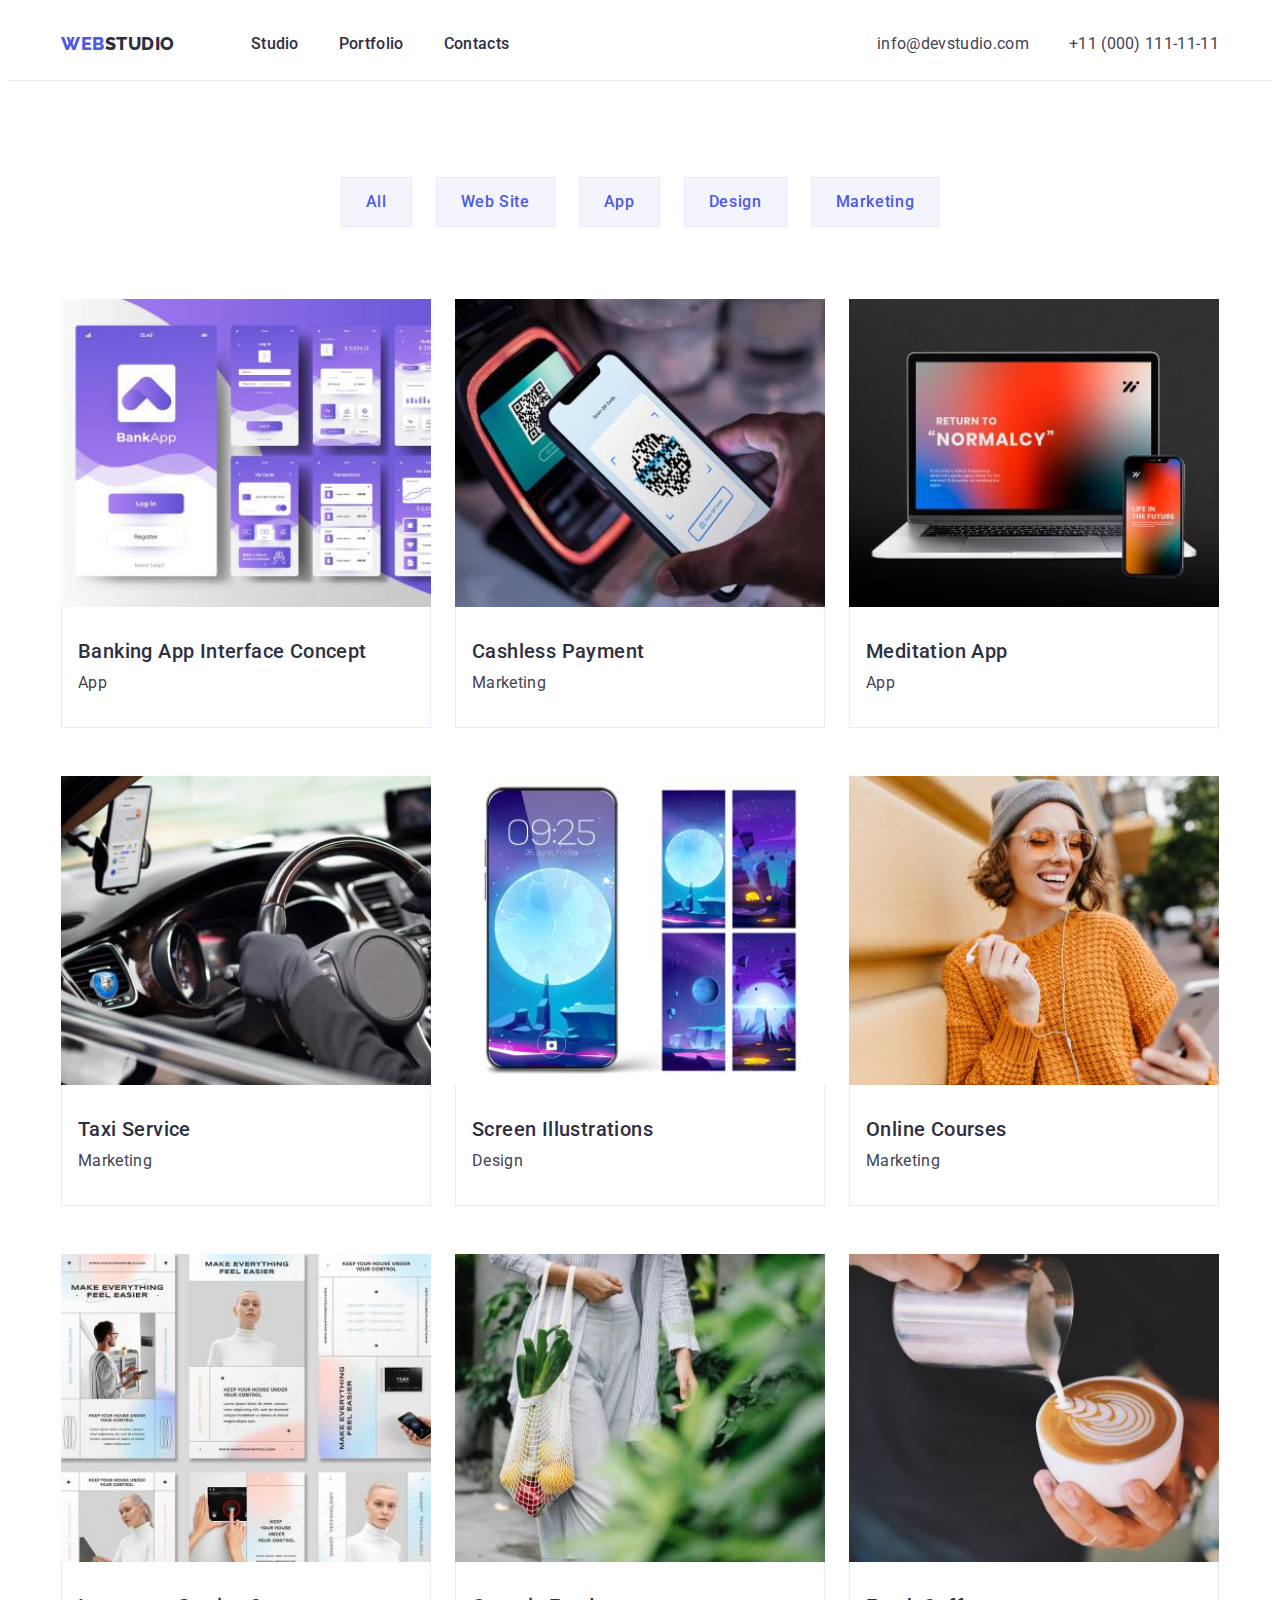
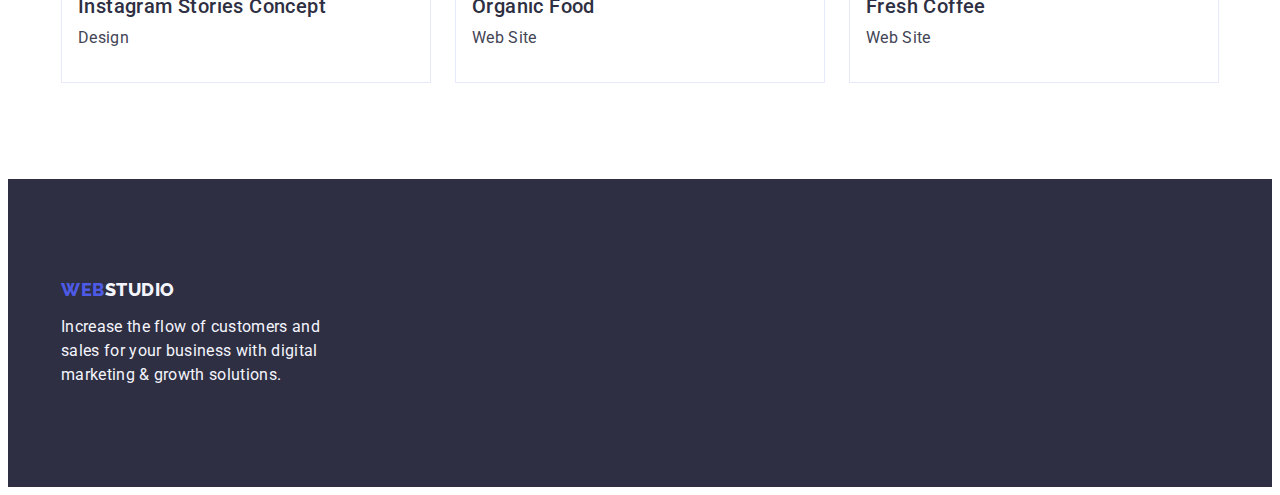
==== portfolio.html @ 01ac32dd "new-files" ====
<!DOCTYPE html>
<html lang="en">
  <head>
    <meta charset="UTF-8" />
    <meta http-equiv="X-UA-Compatible" content="IE=edge" />
    <meta name="viewport" content="width=device-width, initial-scale=1.0" />
    <title>Portfolio</title>
    <link rel="preconnect" href="https://fonts.googleapis.com" />
    <link rel="preconnect" href="https://fonts.gstatic.com" crossorigin />
    <link
      href="https://fonts.googleapis.com/css2?family=Raleway:wght@800&family=Roboto:wght@400;500;700&display=swap"
      rel="stylesheet"/>
      <link rel="stylesheet" href="https://cdnjs.cloudflare.com/ajax/libs/modern-normalize/1.1.0/modern-normalize.min.css" integrity="sha512-wpPYUAdjBVSE4KJnH1VR1HeZfpl1ub8YT/NKx4PuQ5NmX2tKuGu6U/JRp5y+Y8XG2tV+wKQpNHVUX03MfMFn9Q==" crossorigin="anonymous" referrerpolicy="no-referrer">
    <link rel="stylesheet" href="./css/styles.css" />
  </head>
  <body>
    <header class="header">
      <div class="container header-container">
        <nav class="header-nav">
         <a href="./index.html" class="logo link"> Web<span class="header-logo-item">Studio</span></a>
   
         <ul class="nav-list list">
           <li class="nav-list-item"><a class="link nav-item" href="./index.html">Studio</a></li>
           <li class="nav-list-item"><a class="link nav-item" href="./portfolio.html">Portfolio</a></li>
           <li class="nav-list-item"><a class="link nav-item" href="">Contacts</a></li>
   
         </ul>
       </nav>
       <address class="header-address">
         <ul class="address-list list">
           <li><a class="address-list-item  link" href="mailto:info@devstudio.com">info@devstudio.com</a>
           </li>
           <li ><a class="address-list-item link" href="tel:+110001111111">+11 (000) 111-11-11</a></li>
         </ul>
       </address>
    
     </div>
     </header>
    <main>

     <section class="filter">
      <div class="container">
      <h1 class="visually-hidden"> Our Portfolio</h1> 
        <ul class="filter-list list">
          <li class="main-list-item "><button type="button" class="list-button">All</button></li>
          <li class="main-list-item "><button type="button" class="list-button">Web Site</button></li>
          <li class="main-list-item "><button type="button" class="list-button">App</button></li>
          <li class="main-list-item "><button type="button" class="list-button">Design</button></li>
          <li class="main-list-item "><button type="button" class="list-button">Marketing</button></li>
        </ul>
    
        <ul class="result-list list">
          <li class="result-list-item">
            <a href="" class="relust-link link">
            <img
              src="./images/img1.jpg"
              alt="Banking App Interface Concept"
              width="360" height="300"/>
              <div class="portfolio-card">
            <h2 class="result-item-head">Banking App Interface Concept</h2>
            <p class="result-list-object">App</p></div>
          </a>
          </li>
          <li class="result-list-item">
            <a href="./index.html" class="relust-link link">
              <img src="./images/img2.jpg" alt="Cashless Payment" width="360" />
              <div class="portfolio-card">
            <h2 class="result-item-head">Cashless Payment</h2>
            <p class="result-list-object">Marketing</p>
            </div>
          </a>
          </li>
          <li class="result-list-item">
           <a href="" class="relust-link link"><img src="./images/img3.jpg" alt="Meditation App" width="360" />
            <div class="portfolio-card">
            <h2 class="result-item-head">Meditation App</h2>
            <p class="result-list-object">App</p></a> 
            </div>
          </li>
          <li class="result-list-item">
           <a href="" class="relust-link link"><img src="./images/img4.jpg" alt="Taxi Service" width="360" />
           
           <div class="portfolio-card"> <h2 class="result-item-head">Taxi Service</h2>
            <p class="result-list-object">Marketing</p></div>
          </a> 
          </li>
          <li class="result-list-item">
           <a href="" class="relust-link link"> <img
              src="./images/img5.jpg"
              alt="Screen Illustrations"
              width="360"
            /> <div class="portfolio-card">
            <h2 class="result-item-head">Screen Illustrations</h2>
            <p class="result-list-object">Design</p></a></div>
          </li>
          <li class="result-list-item">
            <a href="" class="relust-link link">
              <img src="./images/img6.jpg" alt="Online Courses" width="360" />
              <div class="portfolio-card">
              <h2 class="result-item-head">Online Courses</h2>
              <p class="result-list-object">Marketing</p></div>
            </a>
          </li>
          <li class="result-list-item">
           <a href="" class="relust-link link"><img
              src="./images/img7.jpg"
              alt="Instagram Stories Concept"
              width="360"
            /> <div class="portfolio-card">
            <h2 class="result-item-head">Instagram Stories Concept</h2>
            <p class="result-list-object">Design</p>
          </a> 
          </li>
          <li class="result-list-item">
           <a href="" class="relust-link link"><img src="./images/img8.jpg" alt="Organic Food" width="360" /> <div class="portfolio-card">
            <h2 class="result-item-head">Organic Food</h2>
            <p class="result-list-object">Web Site</p>
          </a> 
          </li>
          <li class="result-list-item">
           <a href="" class="relust-link link">
            <img src="./images/img9.jpg" alt="Fresh Coffee" width="360" /> <div class="portfolio-card">
           <h2 class="result-item-head">Fresh Coffee</h2>
            <p class="result-list-object">Web Site</p>
          </a> 
          </li>
        </ul>
      </div>
      </section>
    </main>
    <footer class="footer">
      <div class="container footer-container">
      <a class="logo link" href="./index.html">Web<span class="footer-logo-item">Studio</span> </a>
      <p class="footer-list-object">
        Increase the flow of customers and sales for your business with digital
        marketing & growth solutions.
      </p>
      </div>
    </footer>
  </body>
</html>
---- css/styles.css ----
:root {
  --header-background-color: rgb(255, 255, 255);
  --logo-color: #4D5AE5;
  --background-btn-color:#F4F4FD;
  --nav-color:#2e2f42; 
  --link-color: #434455;
}
body {
  font-family: 'Roboto', sans-serif;
  color: #434455;
  background-color: #FFFFFF;
  
}
h1,h2,h3,h4,h5,h6,p
{
  margin: 0;
  padding: 0;
}
img{
  display: block;
  width: 100%;
  height: auto;
}
h1,h2,h3,h4,h5,h6,p
{
margin: 0;
}
ul{
  margin: 0;
  padding: 0;
}

/* -------------------------------------HEADER---------------------------------------- */
.header {

  padding: 24px 0;
  background-color: var(--header-background-color);
  border-bottom: 1px solid #E7E9FC;
}
.header-container
{
  display:flex;
  align-items: center;
  justify-content: space-between;
}
.header-nav
{ 
  align-items: center;
  display:flex;
  margin-right: auto;
}
.nav-list
{
  margin-left: 76px;
  margin-right: auto;
  gap: 40px;
  display:flex;

}
.address-list
{
  display:flex;
  gap:40px;
 
}

.container 
{
  margin: 0 auto;
  width: 1158px;
  padding-left: 15px;
  padding-right: 15px;
  /* outline: 2px solid tomato; */
}
.top-btn
{
  
  display: flex;
}

.address-list-item {
  padding: 24px 0;
  font-weight: 400;
  font-size: 16px;
  line-height: 1.5;
  letter-spacing: 0.02em;
  color: #434455;
}
.address-list-item:is(:hover, :focus)
{
  color:#404BBF
}
.link {
  text-decoration: none;
}

.list {
  list-style: none;
}
.team
{
  background-color: var(--background-btn-color);
}

.header-address
{ 
  
  font-style:normal;
}

/* ----------------------------------------MAIN--------------------------------------------- */

.filter
{
  padding: 96px 0;
  justify-content: center;
}
.visually-hidden
{
  position: absolute;
  width: 1px;
  height: 1px;
  margin: -1px;
  border: 0;
  padding: 0;
  
  white-space: nowrap;
  clip-path: inset(100%);
  clip: rect(0 0 0 0);
  overflow: hidden;
}
.filter-list
{
  display: flex;
    justify-content: center;
    margin-bottom: 72px;
    gap: 24px;

}
.main-mid-section
{
  padding: 120px 0 0;
}

.hero-list
{
  display: flex;
  gap: 24px;
  
  font-family: 'Roboto';
  font-style: normal;
  
}
.result-list
{
  display: flex;
  flex-wrap: wrap;
  gap:48px 24px;
  
}
.result-list-item
{
  width: calc((100% - 48px) / 3);
}
.portfolio-card
{
  padding-top: 32px;
    padding-bottom: 32px;
    padding-left: 16px;
    border: 1px solid #E7E9FC;
    border-top: none;
}









.list-button {
  font-family: 'Roboto', sans-serif;
  font-weight: 500;
  font-size: 16px;
  line-height: 1.5;
  letter-spacing: 0.04em;
  cursor: pointer;
  color: var(--logo-color);
  background-color: var(--background-btn-color);
  border: 1px solid #E7E9FC;
  border-radius: 4;
  padding: 12px 24px;
  
}

.list-button:is(:hover, :focus)
{
  color: #FFFFFF;
  background-color:  #404BBF;
  box-shadow: 0px 4px 4px rgba(0, 0, 0, 0.15);
  border-radius: 4px;
}

.nav-item {
  padding: 25px 0;
  font-weight: 500;
  font-size: 16px;
  line-height: 1.5;
  letter-spacing: 0.02em;
  color: var(--nav-color);
}
.nav-item:is(:hover, :focus)
{
  color:#404BBF;
}
.result-list-object
{
font-size: 16px;
line-height: 1.5;
letter-spacing: 0.02em;
color: #434455;
}
.result-item-head
{
  font-family: 'Roboto';
  font-style: normal;
  font-weight: 500;
  font-size: 20px;
  line-height: 1.2;
  margin-bottom: 8px;
  letter-spacing: 0.02em;
  color: #2E2F42;
}

.main-list-item {
  font-family: 'Roboto';
font-style: normal;
font-weight: 400;
font-size: 16px;
line-height: 1.5;
letter-spacing: 0.02em;
  color:var(--nav-color);
   
}


.list-object {  

  font-size: 16px;
  line-height: 1.5;
  letter-spacing: 0.02em;
  color: var(--link-color);
 

}

.main-first-section {
  margin: 0 auto;
  padding:  188px 0;
  background-color: #2e2f42;
  }
.team
{
  padding: 120px 0;
}


.top-section-head {
  margin: 0 auto;
  margin-bottom: 48px;
  text-align: center;
  width: 500px;
  height: 120px;
  font-weight: 700;
  font-size: 56px;
  line-height: 1.07;
  letter-spacing: 0.02em;
  color: #FFFFFF;
}
.list-hero
{   
  margin-top: 32px;
  margin-bottom: 8px;
  font-weight: 500;
font-size: 20px;
line-height: 1.2;
letter-spacing: 0.02em;
color: var(--nav-color);
}

.main-btn {
  font-style: normal;
  padding: 16px 32px;
  margin: 0 auto;
  font-family: inherit;
  background: #4D5AE5;
  border-radius: 4px;
  font-weight: 500;
  font-size: 16px;
  min-width: 169px;
  line-height: 1.5;
  letter-spacing: 0.04em;
  color: #FFFFFF;
  cursor: pointer;
  align-items: center;
  min-width: 150px ;
  border: none;
  justify-content: center;
  display: flex;
}
.main-btn:is(:hover, :focus)
{
  background-color: #404BBF;

}

.section-head 
{
 font-weight: 700;
font-size: 36px;
line-height: 1.11;
text-align: center;
letter-spacing:0.02em;
text-transform: capitalize;
color: #2E2F42;
}

.team-list-hero
{
  font-family: 'Roboto';
  font-style: normal;
  font-weight: 500;
  font-size: 20px;
  line-height:1.2;
  text-align: center;
  letter-spacing: 0.02em;
  margin-bottom: 8px;
  margin-top: 32px ;
}
.team-list-object
{
font-size: 16px;
line-height:1.5;
text-align: center;
letter-spacing: 0.02em;
color: #434455;
}




/* --------------------------------------------------------BOTTOM------------------------------------------------------- */


.bottom-section
{
padding:120px 0;
}
.bot-section-head
{
  margin-bottom: 72px;
}
.main-bot-section
{
  display: flex;
  gap: 24px;
margin: 0 auto;
justify-content: space-evenly


}

.about-section
{
  padding: 120px 0;
}
.about-head
{margin-bottom: 72px ;
}
.section-bot-list
{
  display: flex;
  gap: 24px;
 margin: 0 auto;
}
.section-list-item
{
  padding-bottom: 40px;
  background: #FFFFFF;
}

.header-logo-item
{
color:var(--nav-color);
}
.logo
{
  color:var(--logo-color);
  font-family: 'Raleway',sans-serif;
font-style: normal;
font-weight: 800;
font-size: 18px;
line-height: 1.17;
letter-spacing: 0.03em;
text-transform: uppercase;
}
/* -------------------------------------------FOOTER------------------------------------- */
.footer-logo-item
{
  COLOR: #f4f4fd
}

.footer
{
  padding-top: 100px ;
  padding-bottom: 100px;
  background-color: var(--nav-color);
}

.footer-list-object
{     
  margin-top: 15px;
  max-width: 264px;
  font-weight: 400;
  font-size: 16px;
  line-height: 1.5;
  letter-spacing: 0.02em;
  color: #F4F4FD;
  
}
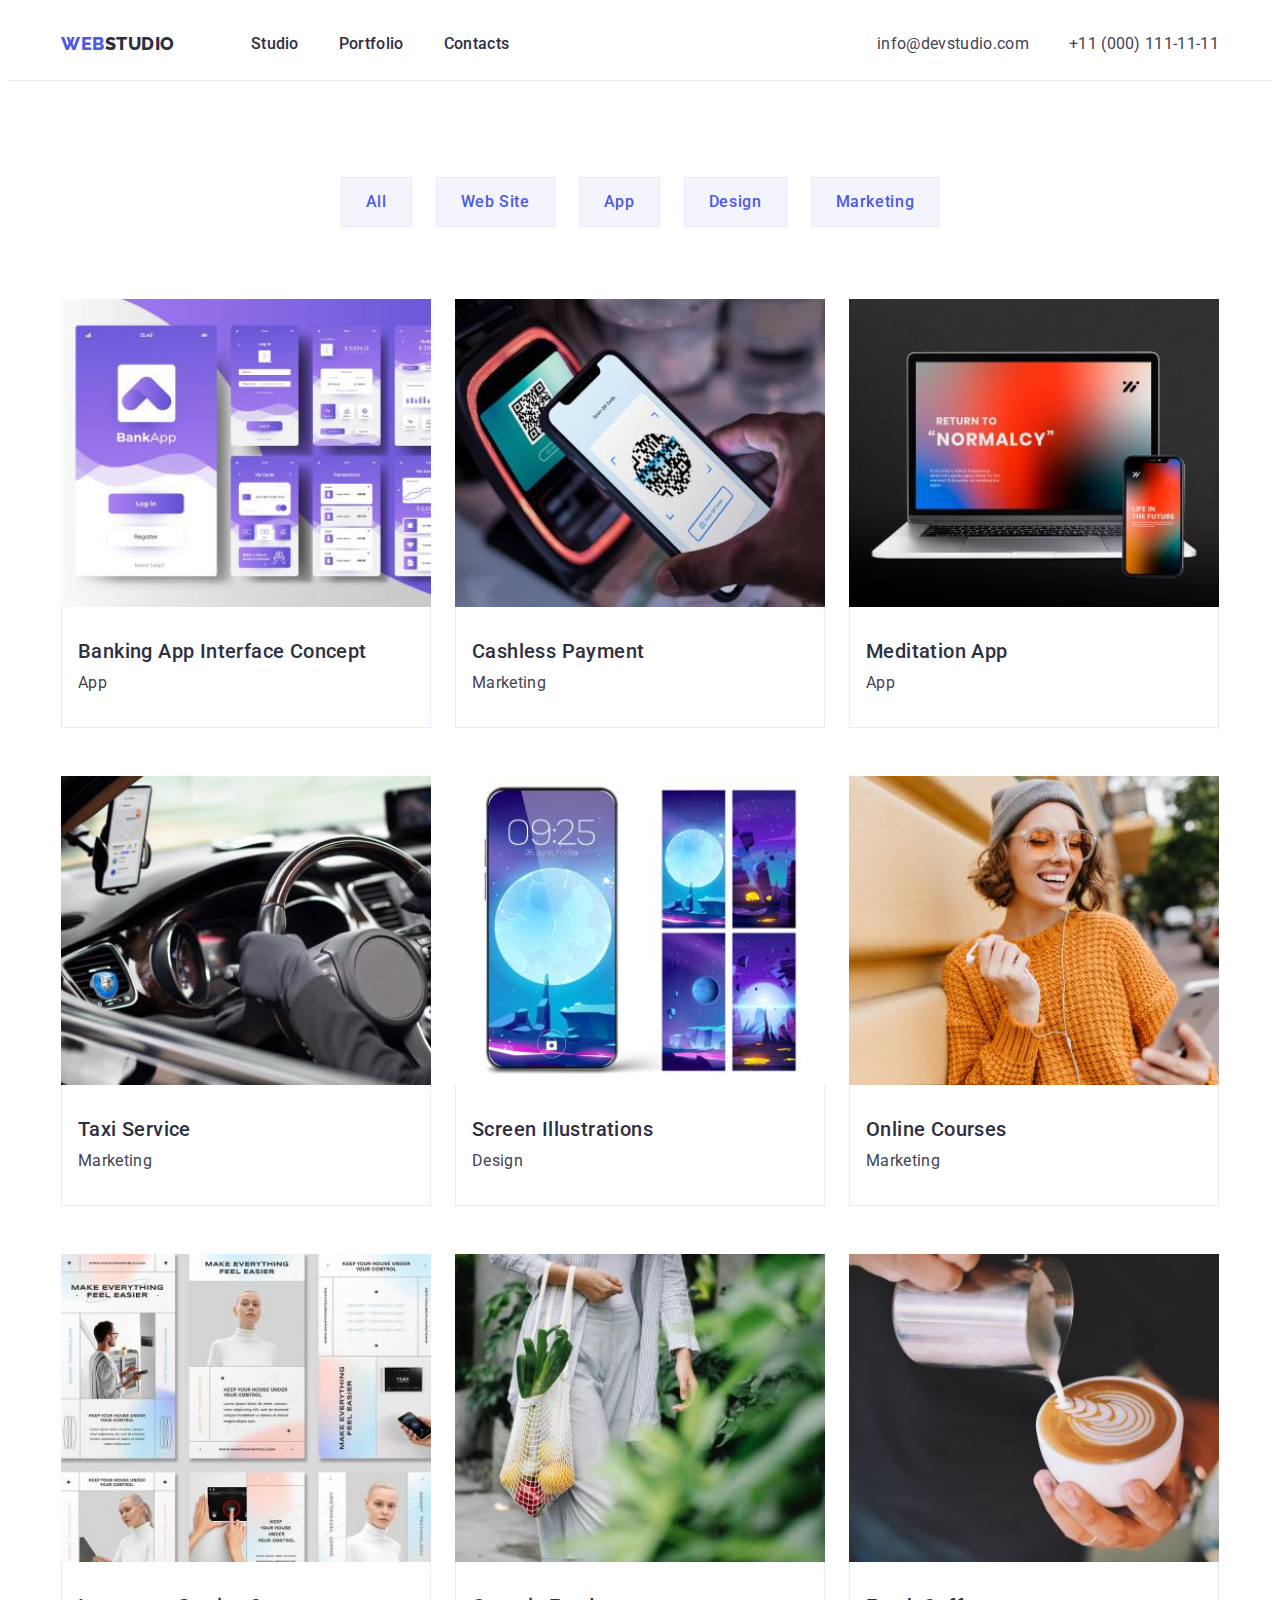
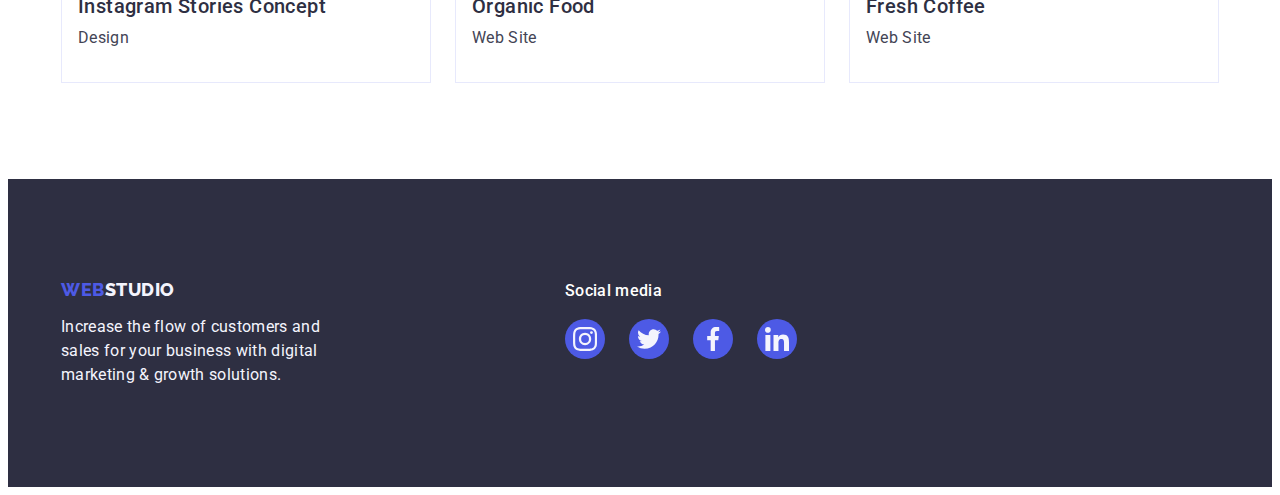
==== commit ac01b3ba: "fix-4" ====
--- a/portfolio.html
+++ b/portfolio.html
@@ -129,12 +129,41 @@
       </section>
     </main>
     <footer class="footer">
-      <div class="container footer-container">
+      <div class="footer-container container">
+        <section class="footer-info">
       <a class="logo link" href="./index.html">Web<span class="footer-logo-item">Studio</span> </a>
       <p class="footer-list-object">
         Increase the flow of customers and sales for your business with digital
         marketing & growth solutions.
+      </section>
       </p>
+      <section class="footer-soc">
+        <h2 class="footer-head">Social media</h2>
+      <ul class="team-soc-list list">
+        <li class="footer-soc-item"> <a href="" class="team-soc-link link">
+          <svg class="footer-soc-icon" width="16"height="16">
+         <use href="./images/icons.svg#icon-instagram-2"></use>
+        </svg>
+      </a></li>
+      <li class="footer-soc-item">    <a href="" class="team-soc-link link">
+          <svg class="footer-soc-icon" width="16"height="16">
+         <use href="./images/icons.svg#icon-twitter-1"></use>
+        </svg>
+      </a></li>
+      <li class="footer-soc-item"> <a href="" class="team-soc-link link">
+          <svg class="footer-soc-icon" width="16"height="16">
+         <use href="./images/icons.svg#icon-facebook-1"></use>
+        </svg>
+      </a></li>
+        <li class="footer-soc-item">
+          <a href="" class="team-soc-link link">
+          <svg class="footer-soc-icon" width="16"height="16">
+         <use href="./images/icons.svg#icon-linkedin-1"></use>
+        </svg>
+      </a>
+         </li>
+      </ul>
+    </section>
       </div>
     </footer>
   </body>
--- a/css/styles.css
+++ b/css/styles.css
@@ -163,6 +163,10 @@
 {
   width: calc((100% - 48px) / 3);
 }
+.result-list-item:is(:hover, :focus)
+{
+  box-shadow: 0px 1px 6px rgba(46, 47, 66, 0.08), 0px 1px 1px rgba(46, 47, 66, 0.16), 0px 2px 1px rgba(46, 47, 66, 0.08);
+}
 .portfolio-card
 {
   padding-top: 32px;
@@ -172,9 +176,50 @@
     border-top: none;
 }
 
-
-
-
+.team-soc-list {
+display: flex;
+gap: 24px;
+justify-content: center;
+}
+.person-soc-item {
+  width: 44px;
+  height: 44px;
+}
+
+.icon
+{
+width: 264px;
+height: 112px;
+background: #F4F4FD;
+border: none;
+border-radius: 4px;
+}
+.strategy-icon
+{
+  
+  width: 66px;
+  height: 66px;
+}
+
+
+.team-soc-link {
+width: 100%;
+height: 100%;
+border-radius: 50%;
+background: #4D5AE5;
+display: flex;
+align-items: center;
+justify-content: center;
+}
+.person-soc-icon
+{
+fill: #FFFFFF;
+}
+
+.team-soc-link:is(:hover, :focus)
+{
+  background: #31D0AA;
+}
 
 
 
@@ -199,8 +244,9 @@
 {
   color: #FFFFFF;
   background-color:  #404BBF;
-  box-shadow: 0px 4px 4px rgba(0, 0, 0, 0.15);
+  box-shadow: 0px 3px 1px rgba(0, 0, 0, 0.1), 0px 2px 1px rgba(0, 0, 0, 0.08), 0px 2px 2px rgba(0, 0, 0, 0.12);
   border-radius: 4px;
+  
 }
 
 .nav-item {
@@ -257,9 +303,15 @@
 }
 
 .main-first-section {
+  width: 1440px;
   margin: 0 auto;
   padding:  188px 0;
-  background-color: #2e2f42;
+ background-image: linear-gradient( rgba(46, 47, 66, 0.7),  rgba(46, 47, 66, 0.7)), url(../images/hero-images.png);
+ background-repeat: no-repeat;
+ background-size: cover;
+ background-position: center;
+
+
   }
 .team
 {
@@ -346,6 +398,7 @@
 text-align: center;
 letter-spacing: 0.02em;
 color: #434455;
+margin-bottom: 8px;
 }
 
 
@@ -389,6 +442,8 @@
 {
   padding-bottom: 40px;
   background: #FFFFFF;
+  box-shadow: 0px 1px 6px rgba(46, 47, 66, 0.08), 0px 1px 1px rgba(46, 47, 66, 0.16), 0px 2px 1px rgba(46, 47, 66, 0.08);
+border-radius: 0px 0px 4px 4px;
 }
 
 .header-logo-item
@@ -406,6 +461,58 @@
 letter-spacing: 0.03em;
 text-transform: uppercase;
 }
+
+.main-customer-section
+{
+  padding: 120px 0;
+}
+.customer-head
+{
+  font-family: 'Roboto';
+  font-size: 36px;
+  line-height: 1.11;
+  text-align: center;
+  letter-spacing: 0.02em;
+  text-transform: capitalize;
+  color: #2E2F42;
+  margin-bottom: 72px;
+}
+.customers-list {
+  display: flex;
+  justify-content: center;
+  gap: 24px;
+}
+
+.customers-list-item {
+  width: 168px;
+  height: 88px;
+  
+}
+
+.customers-btn {
+  width: 168px;
+  height: 88px;
+  border: 1px solid #8E8F99;
+  border-radius: 4px;
+  cursor: pointer;
+  background-color: transparent;
+}
+.customers-btn:is(:hover,:focus)
+{
+  border: 1px solid #404BBF;
+  border-radius: 4px;
+}
+.customers-btn:is(:hover,:focus) > .customers-icon
+{
+fill: #404BBF
+}
+.customers-icon {
+  width: 104px;
+  height: 56px;
+  fill: #8E8F99;
+}
+
+
 /* -------------------------------------------FOOTER------------------------------------- */
 .footer-logo-item
 {
@@ -429,4 +536,30 @@
   letter-spacing: 0.02em;
   color: #F4F4FD;
   
-}+}
+.footer-head
+{ 
+font-style: normal;
+font-weight: 500;
+font-size: 16px;
+line-height: 1.5;
+letter-spacing: 0.02em;
+color: #FFFFFF;
+margin-bottom: 16px;
+}
+.footer-container
+{
+display: flex;
+gap: 120px;
+}
+.footer-soc-item
+{
+  width: 40px;
+  height: 40px;
+}
+.footer-soc-icon
+{
+  width: 24px;
+  height:24px;
+ fill:  #F4F4FD;
+}
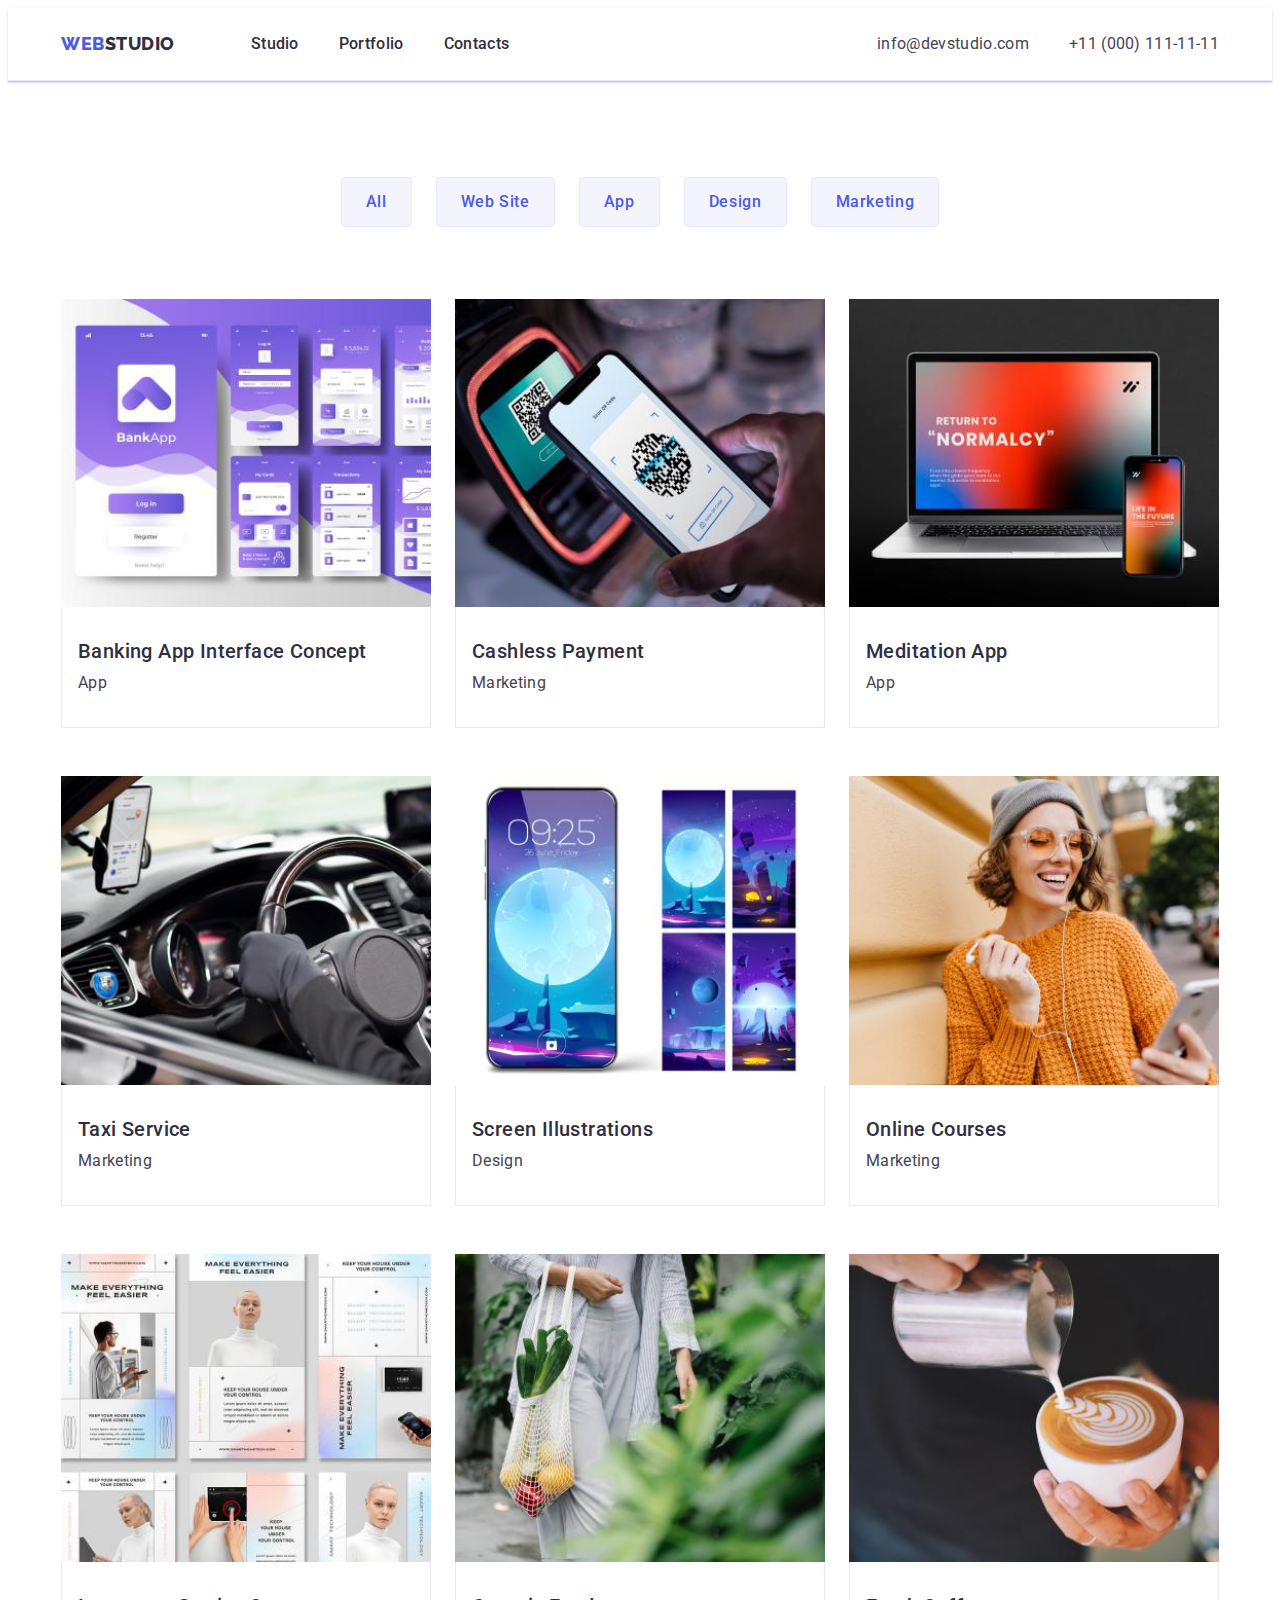
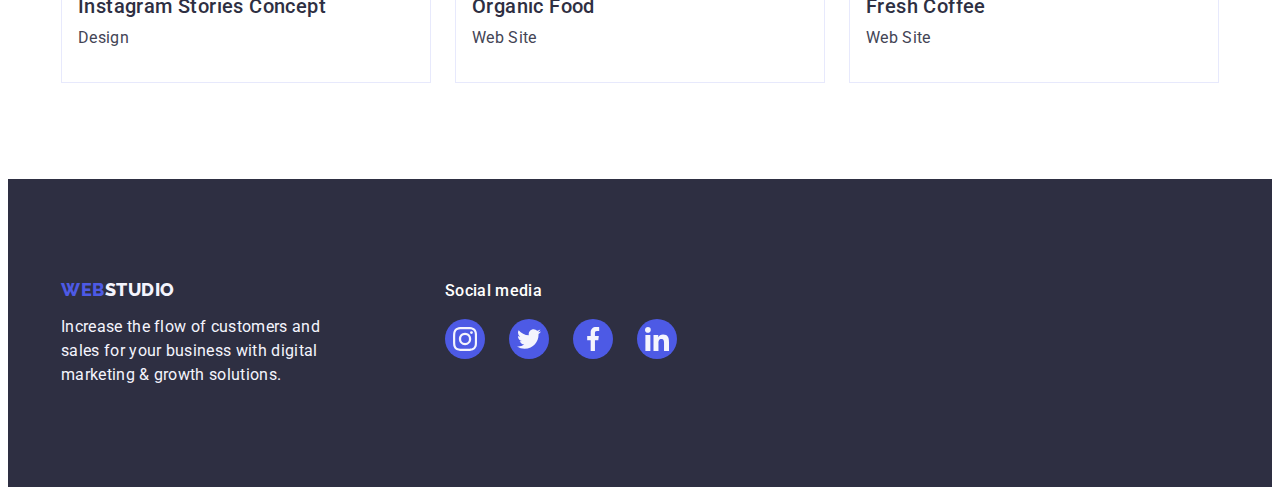
==== commit b37ad1ab: "fix" ====
--- a/portfolio.html
+++ b/portfolio.html
@@ -51,7 +51,7 @@
     
         <ul class="result-list list">
           <li class="result-list-item">
-            <a href="" class="relust-link link">
+            <a href="#" class="result-link link">
             <img
               src="./images/img1.jpg"
               alt="Banking App Interface Concept"
@@ -62,7 +62,7 @@
           </a>
           </li>
           <li class="result-list-item">
-            <a href="./index.html" class="relust-link link">
+            <a href="./index.html" class="result-link link">
               <img src="./images/img2.jpg" alt="Cashless Payment" width="360" />
               <div class="portfolio-card">
             <h2 class="result-item-head">Cashless Payment</h2>
@@ -71,30 +71,30 @@
           </a>
           </li>
           <li class="result-list-item">
-           <a href="" class="relust-link link"><img src="./images/img3.jpg" alt="Meditation App" width="360" />
+           <a href="" class="result-link link"><img src="./images/img3.jpg" alt="Meditation App" width="360" />
             <div class="portfolio-card">
             <h2 class="result-item-head">Meditation App</h2>
-            <p class="result-list-object">App</p></a> 
-            </div>
+            <p class="result-list-object">App</p>
+            </div></a> 
           </li>
           <li class="result-list-item">
-           <a href="" class="relust-link link"><img src="./images/img4.jpg" alt="Taxi Service" width="360" />
+           <a href="" class="result-link link"><img src="./images/img4.jpg" alt="Taxi Service" width="360" />
            
            <div class="portfolio-card"> <h2 class="result-item-head">Taxi Service</h2>
             <p class="result-list-object">Marketing</p></div>
           </a> 
           </li>
           <li class="result-list-item">
-           <a href="" class="relust-link link"> <img
+           <a href=""class="result-link link"> <img
               src="./images/img5.jpg"
               alt="Screen Illustrations"
               width="360"
             /> <div class="portfolio-card">
             <h2 class="result-item-head">Screen Illustrations</h2>
-            <p class="result-list-object">Design</p></a></div>
+            <p class="result-list-object">Design</p></div></a>
           </li>
           <li class="result-list-item">
-            <a href="" class="relust-link link">
+            <a href="" class="result-link link">
               <img src="./images/img6.jpg" alt="Online Courses" width="360" />
               <div class="portfolio-card">
               <h2 class="result-item-head">Online Courses</h2>
@@ -102,26 +102,29 @@
             </a>
           </li>
           <li class="result-list-item">
-           <a href="" class="relust-link link"><img
+           <a href="" class="result-link link"><img
               src="./images/img7.jpg"
               alt="Instagram Stories Concept"
               width="360"
             /> <div class="portfolio-card">
             <h2 class="result-item-head">Instagram Stories Concept</h2>
             <p class="result-list-object">Design</p>
+            </div>
           </a> 
           </li>
           <li class="result-list-item">
-           <a href="" class="relust-link link"><img src="./images/img8.jpg" alt="Organic Food" width="360" /> <div class="portfolio-card">
+           <a href="" class="result-link link"><img src="./images/img8.jpg" alt="Organic Food" width="360" /> <div class="portfolio-card">
             <h2 class="result-item-head">Organic Food</h2>
             <p class="result-list-object">Web Site</p>
+            </div>
           </a> 
           </li>
           <li class="result-list-item">
-           <a href="" class="relust-link link">
+           <a href="" class="result-link link">
             <img src="./images/img9.jpg" alt="Fresh Coffee" width="360" /> <div class="portfolio-card">
            <h2 class="result-item-head">Fresh Coffee</h2>
             <p class="result-list-object">Web Site</p>
+            </div>
           </a> 
           </li>
         </ul>
@@ -130,40 +133,41 @@
     </main>
     <footer class="footer">
       <div class="footer-container container">
-        <section class="footer-info">
+        <div class="footer-info">
       <a class="logo link" href="./index.html">Web<span class="footer-logo-item">Studio</span> </a>
       <p class="footer-list-object">
         Increase the flow of customers and sales for your business with digital
-        marketing & growth solutions.
-      </section>
-      </p>
-      <section class="footer-soc">
-        <h2 class="footer-head">Social media</h2>
+        marketing & growth solutions.</p>
+  
+      </div>
+      
+      <div class="footer-soc">
+        <p class="footer-head">Social media</p>
       <ul class="team-soc-list list">
-        <li class="footer-soc-item"> <a href="" class="team-soc-link link">
+        <li class="footer-soc-item"> <a href="" class="footer-soc-link link">
           <svg class="footer-soc-icon" width="16"height="16">
-         <use href="./images/icons.svg#icon-instagram-2"></use>
+         <use href="./images/icons.svg#icon-instagram-1"></use>
         </svg>
       </a></li>
-      <li class="footer-soc-item">    <a href="" class="team-soc-link link">
+      <li class="footer-soc-item">    <a href="" class="footer-soc-link link">
           <svg class="footer-soc-icon" width="16"height="16">
          <use href="./images/icons.svg#icon-twitter-1"></use>
         </svg>
       </a></li>
-      <li class="footer-soc-item"> <a href="" class="team-soc-link link">
+      <li class="footer-soc-item"> <a href="" class="footer-soc-link link">
           <svg class="footer-soc-icon" width="16"height="16">
          <use href="./images/icons.svg#icon-facebook-1"></use>
         </svg>
       </a></li>
         <li class="footer-soc-item">
-          <a href="" class="team-soc-link link">
+          <a href="" class="footer-soc-link link">
           <svg class="footer-soc-icon" width="16"height="16">
          <use href="./images/icons.svg#icon-linkedin-1"></use>
         </svg>
       </a>
          </li>
       </ul>
-    </section>
+    </div>
       </div>
     </footer>
   </body>
--- a/css/styles.css
+++ b/css/styles.css
@@ -37,6 +37,8 @@
   padding: 24px 0;
   background-color: var(--header-background-color);
   border-bottom: 1px solid #E7E9FC;
+  box-shadow: 0px 2px 1px rgba(46, 47, 66, 0.08), 0px 1px 1px rgba(46, 47, 66, 0.16), 
+  0px 1px 6px rgba(46, 47, 66, 0.08);
 }
 .header-container
 {
@@ -163,11 +165,17 @@
 {
   width: calc((100% - 48px) / 3);
 }
-.result-list-item:is(:hover, :focus)
-{
+
+.result-link :is(:hover, :focus )  
+{
+  background: #FFFFFF;
   box-shadow: 0px 1px 6px rgba(46, 47, 66, 0.08), 0px 1px 1px rgba(46, 47, 66, 0.16), 0px 2px 1px rgba(46, 47, 66, 0.08);
-}
-.portfolio-card
+  border-radius: 0px 0px 4px 4px;
+  
+}
+
+
+.portfolio-card     
 {
   padding-top: 32px;
     padding-bottom: 32px;
@@ -181,6 +189,7 @@
 gap: 24px;
 justify-content: center;
 }
+
 .person-soc-item {
   width: 44px;
   height: 44px;
@@ -191,8 +200,11 @@
 width: 264px;
 height: 112px;
 background: #F4F4FD;
-border: none;
+border: transparent;
 border-radius: 4px;
+display: flex;
+justify-content: center;
+align-items: center;
 }
 .strategy-icon
 {
@@ -218,7 +230,7 @@
 
 .team-soc-link:is(:hover, :focus)
 {
-  background: #31D0AA;
+  background: #404BBF;
 }
 
 
@@ -235,8 +247,8 @@
   color: var(--logo-color);
   background-color: var(--background-btn-color);
   border: 1px solid #E7E9FC;
-  border-radius: 4;
   padding: 12px 24px;
+  border-radius: 4px;
   
 }
 
@@ -245,7 +257,7 @@
   color: #FFFFFF;
   background-color:  #404BBF;
   box-shadow: 0px 3px 1px rgba(0, 0, 0, 0.1), 0px 2px 1px rgba(0, 0, 0, 0.08), 0px 2px 2px rgba(0, 0, 0, 0.12);
-  border-radius: 4px;
+  border-color: transparent;
   
 }
 
@@ -303,7 +315,7 @@
 }
 
 .main-first-section {
-  width: 1440px;
+  max-width: 1440px;
   margin: 0 auto;
   padding:  188px 0;
  background-image: linear-gradient( rgba(46, 47, 66, 0.7),  rgba(46, 47, 66, 0.7)), url(../images/hero-images.png);
@@ -361,6 +373,7 @@
   border: none;
   justify-content: center;
   display: flex;
+  box-shadow: 0px 4px 4px rgba(0, 0, 0, 0.15);
 }
 .main-btn:is(:hover, :focus)
 {
@@ -489,29 +502,29 @@
   
 }
 
-.customers-btn {
+.customers-link {
+  display: flex;
+  justify-content: center;
+  align-items: center;
   width: 168px;
   height: 88px;
   border: 1px solid #8E8F99;
   border-radius: 4px;
-  cursor: pointer;
-  background-color: transparent;
-}
-.customers-btn:is(:hover,:focus)
+}
+.customers-link:is(:hover,:focus)
 {
   border: 1px solid #404BBF;
   border-radius: 4px;
 }
-.customers-btn:is(:hover,:focus) > .customers-icon
-{
-fill: #404BBF
-}
-.customers-icon {
+.customers-link:is(:hover,:focus) > .customer-icon
+{
+fill: #404BBF;
+}     
+.customer-icon {
   width: 104px;
   height: 56px;
-  fill: #8E8F99;
-}
-
+  fill: #8c8ea4;
+}
 
 /* -------------------------------------------FOOTER------------------------------------- */
 .footer-logo-item
@@ -563,3 +576,19 @@
   height:24px;
  fill:  #F4F4FD;
 }
+.footer-soc-link
+
+ {
+    width: 100%;
+    height: 100%;
+    border-radius: 50%;
+    background: #4D5AE5;
+    display: flex;
+    align-items: center;
+    justify-content: center;
+    }
+
+.footer-soc-link:is(:hover, :focus)
+{
+  background: #31D0AA;
+}